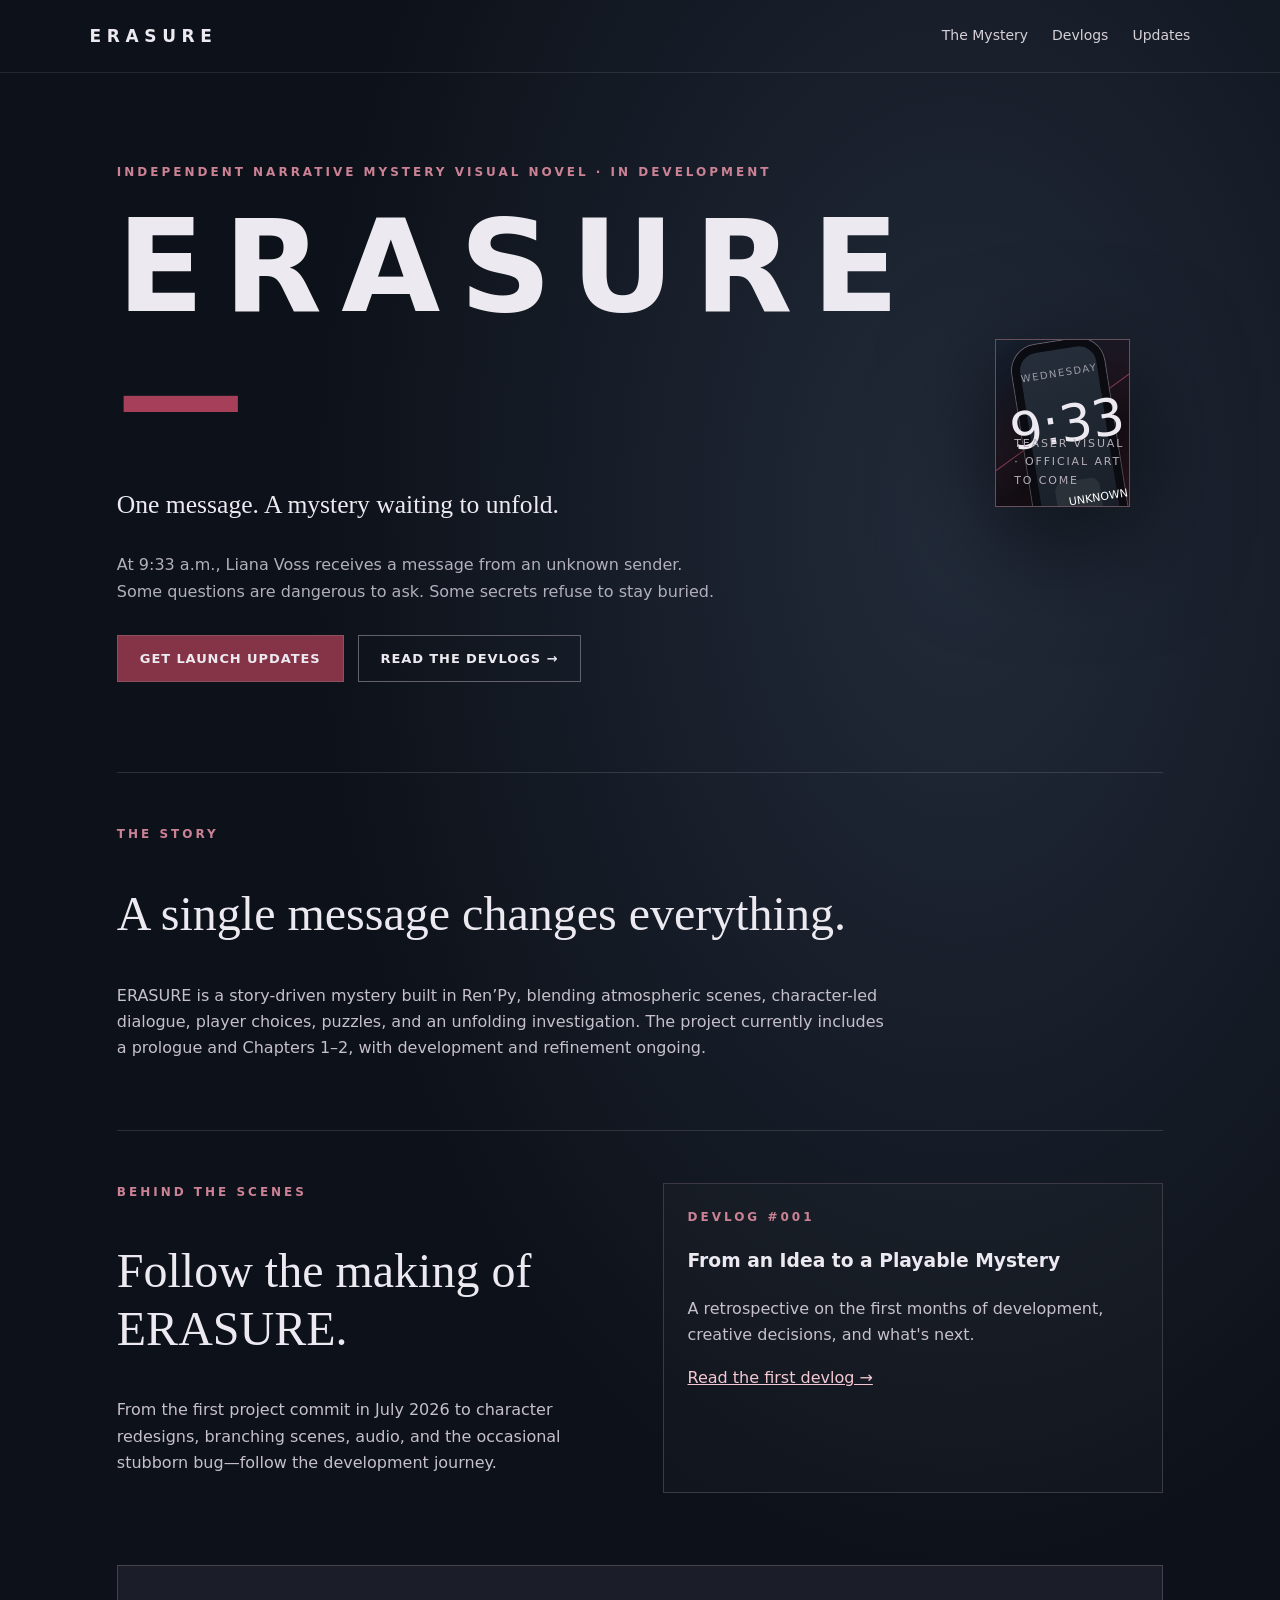
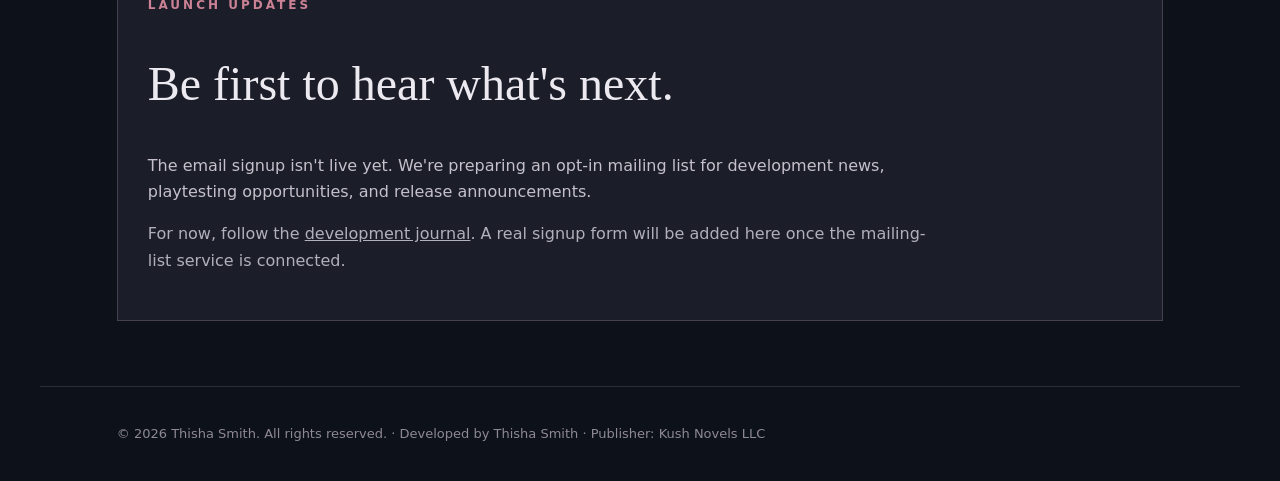
==== index.html @ 91b67a5a "Add ERASURE coming soon landing page" ====
<!doctype html><html lang="en"><head><meta charset="utf-8"><meta name="viewport" content="width=device-width,initial-scale=1"><meta name="description" content="ERASURE — an independent narrative mystery visual novel. Coming soon. Follow the development journal."><title>ERASURE | Coming Soon</title><link rel="stylesheet" href="assets/style.css"></head><body><header><a class="brand" href="./">ERASURE</a><nav><a href="#story">The Mystery</a><a href="devlog/">Devlogs</a><a href="#updates">Updates</a></nav></header><main><div class="hero"><div><div class="eyebrow">Independent narrative mystery visual novel · In development</div><h1>ERASURE<span class="dash">—</span></h1><p class="lede">One message. A mystery waiting to unfold.</p><p class="sub">At 9:33 a.m., Liana Voss receives a message from an unknown sender. Some questions are dangerous to ask. Some secrets refuse to stay buried.</p><div class="actions"><a class="button" href="#updates">Get launch updates</a><a class="button alt" href="devlog/">Read the devlogs →</a></div></div><div class="art" role="img" aria-label="Stylized teaser illustration of a smartphone displaying 9:33 and an unknown message"><div class="phone"><small>Wednesday</small><strong>9:33</strong><div class="alert">UNKNOWN<br><b>You have a new message.</b></div></div><span class="artnote">Teaser visual · Official art to come</span></div></div><section id="story"><div class="eyebrow">The story</div><h2>A single message changes everything.</h2><p>ERASURE is a story-driven mystery built in Ren’Py, blending atmospheric scenes, character-led dialogue, player choices, puzzles, and an unfolding investigation. The project currently includes a prologue and Chapters 1–2, with development and refinement ongoing.</p></section><section><div class="columns"><div><div class="eyebrow">Behind the scenes</div><h2>Follow the making of ERASURE.</h2><p>From the first project commit in July 2026 to character redesigns, branching scenes, audio, and the occasional stubborn bug—follow the development journey.</p></div><div class="tile"><div class="eyebrow">Devlog #001</div><h3>From an Idea to a Playable Mystery</h3><p>A retrospective on the first months of development, creative decisions, and what's next.</p><a href="devlog/001/">Read the first devlog →</a></div></div></section><section id="updates" class="signup"><div class="eyebrow">Launch updates</div><h2>Be first to hear what's next.</h2><p>The email signup isn't live yet. We're preparing an opt-in mailing list for development news, playtesting opportunities, and release announcements.</p><p class="muted">For now, follow the <a href="devlog/">development journal</a>. A real signup form will be added here once the mailing-list service is connected.</p></section></main><footer>© 2026 Thisha Smith. All rights reserved. · Developed by Thisha Smith · Publisher: Kush Novels LLC</footer></body></html>
---- assets/style.css ----
:root{color-scheme:dark;--bg:#0d1119;--fg:#eceaf0;--muted:#b2afbd;--red:#8b3349;--line:#3b3944}*{box-sizing:border-box}html{scroll-behavior:smooth}body{margin:0;background:radial-gradient(ellipse at 75% 25%,#222b3a 0,transparent 48%),var(--bg);color:var(--fg);font:16px/1.65 system-ui,-apple-system,Segoe UI,sans-serif}a{color:inherit}header{display:flex;justify-content:space-between;align-items:center;padding:22px min(7vw,96px);border-bottom:1px solid #ffffff19}header .brand{font-size:17px;letter-spacing:.33em;text-decoration:none;font-weight:700}nav{display:flex;gap:24px}nav a{font-size:14px;text-decoration:none;color:#d6d0d7}nav a:hover,a:hover{color:#fff}main{max-width:1200px;margin:auto;padding:0 6vw}.hero{min-height:75vh;display:grid;grid-template-columns:1.2fr .8fr;align-items:center;gap:6vw;padding:90px 0}.eyebrow{text-transform:uppercase;letter-spacing:.25em;color:#cb8295;font-size:12px;font-weight:700}.hero h1{font-size:clamp(4rem,10vw,9rem);line-height:1;margin:20px 0;letter-spacing:.15em;font-weight:650}.dash{color:#a63f59}.lede{font-family:Georgia,serif;font-size:clamp(1.15rem,2.3vw,1.6rem);max-width:620px}.sub{color:var(--muted);max-width:600px}.actions{display:flex;flex-wrap:wrap;gap:14px;margin-top:30px}.button{display:inline-flex;justify-content:center;text-align:center;align-items:center;padding:12px 22px;border:1px solid #8c5060;text-decoration:none;letter-spacing:.07em;font-weight:650;font-size:13px;text-transform:uppercase;background:#853347}.button.alt{background:transparent;border-color:#63616b}.art{aspect-ratio:4/5;position:relative;display:grid;place-items:center;overflow:hidden;background:linear-gradient(145deg,#192333,#101017 65%,#411e2b);border:1px solid #65505b;box-shadow:0 30px 110px #0009}.art::before{content:"";position:absolute;width:150%;height:1px;background:#a34960;transform:rotate(-36deg);box-shadow:0 0 70px 6px #90334f}.phone{width:57%;aspect-ratio:1/1.8;border:8px solid #0b0b12;border-radius:26px;box-shadow:0 26px 85px #000b,0 0 0 1px #78707a;transform:rotate(-9deg);background:linear-gradient(170deg,#252e3a,#10151c);display:flex;flex-direction:column;align-items:center;justify-content:center;padding:16px}.phone small{color:#9c9ea8;letter-spacing:.15em;text-transform:uppercase;font-size:10px}.phone strong{font-size:clamp(28px,4vw,52px);font-weight:350}.alert{align-self:stretch;margin-top:15px;border-radius:9px;background:#9992;padding:12px;font-size:11px;color:white}.artnote{position:absolute;bottom:16px;left:18px;font-size:11px;letter-spacing:.17em;text-transform:uppercase;color:#b6aeb8}section{padding:52px 0;border-top:1px solid #ffffff20}h2{font-family:Georgia,serif;font-weight:400;font-size:clamp(2rem,4vw,3rem);line-height:1.2}section p{max-width:780px;color:#c5c0cb}.columns{display:grid;grid-template-columns:1fr 1fr;gap:45px}.tile{padding:24px;border:1px solid var(--line);background:#ffffff04}.tile a{color:#f4c8d2}.signup{background:#1b1e29;border:1px solid #45414e;padding:30px;margin:20px 0 65px}.muted{color:var(--muted)}footer{padding:36px 6vw;color:#8e8995;border-top:1px solid #ffffff20;font-size:13px;max-width:1200px;margin:auto}.journal{max-width:850px;margin:70px auto;padding:0 25px}.journal h1{font-family:Georgia,serif;font-size:clamp(2.2rem,5vw,4rem);line-height:1.2}.journal h2{margin-top:36px;font-size:1.7rem}.journal p,.journal li{color:#d6d2da}.journal a{color:#f4c8d2}.journal hr{border:0;border-top:1px solid var(--line);margin:36px 0}@media(max-width:720px){.hero{grid-template-columns:1fr;padding:58px 0}.hero h1{font-size:clamp(3.2rem,15vw,5rem)}.art{max-width:450px;width:100%;margin:auto}.columns{grid-template-columns:1fr}header{padding:18px 5vw}nav{gap:12px}nav a{font-size:12px}}
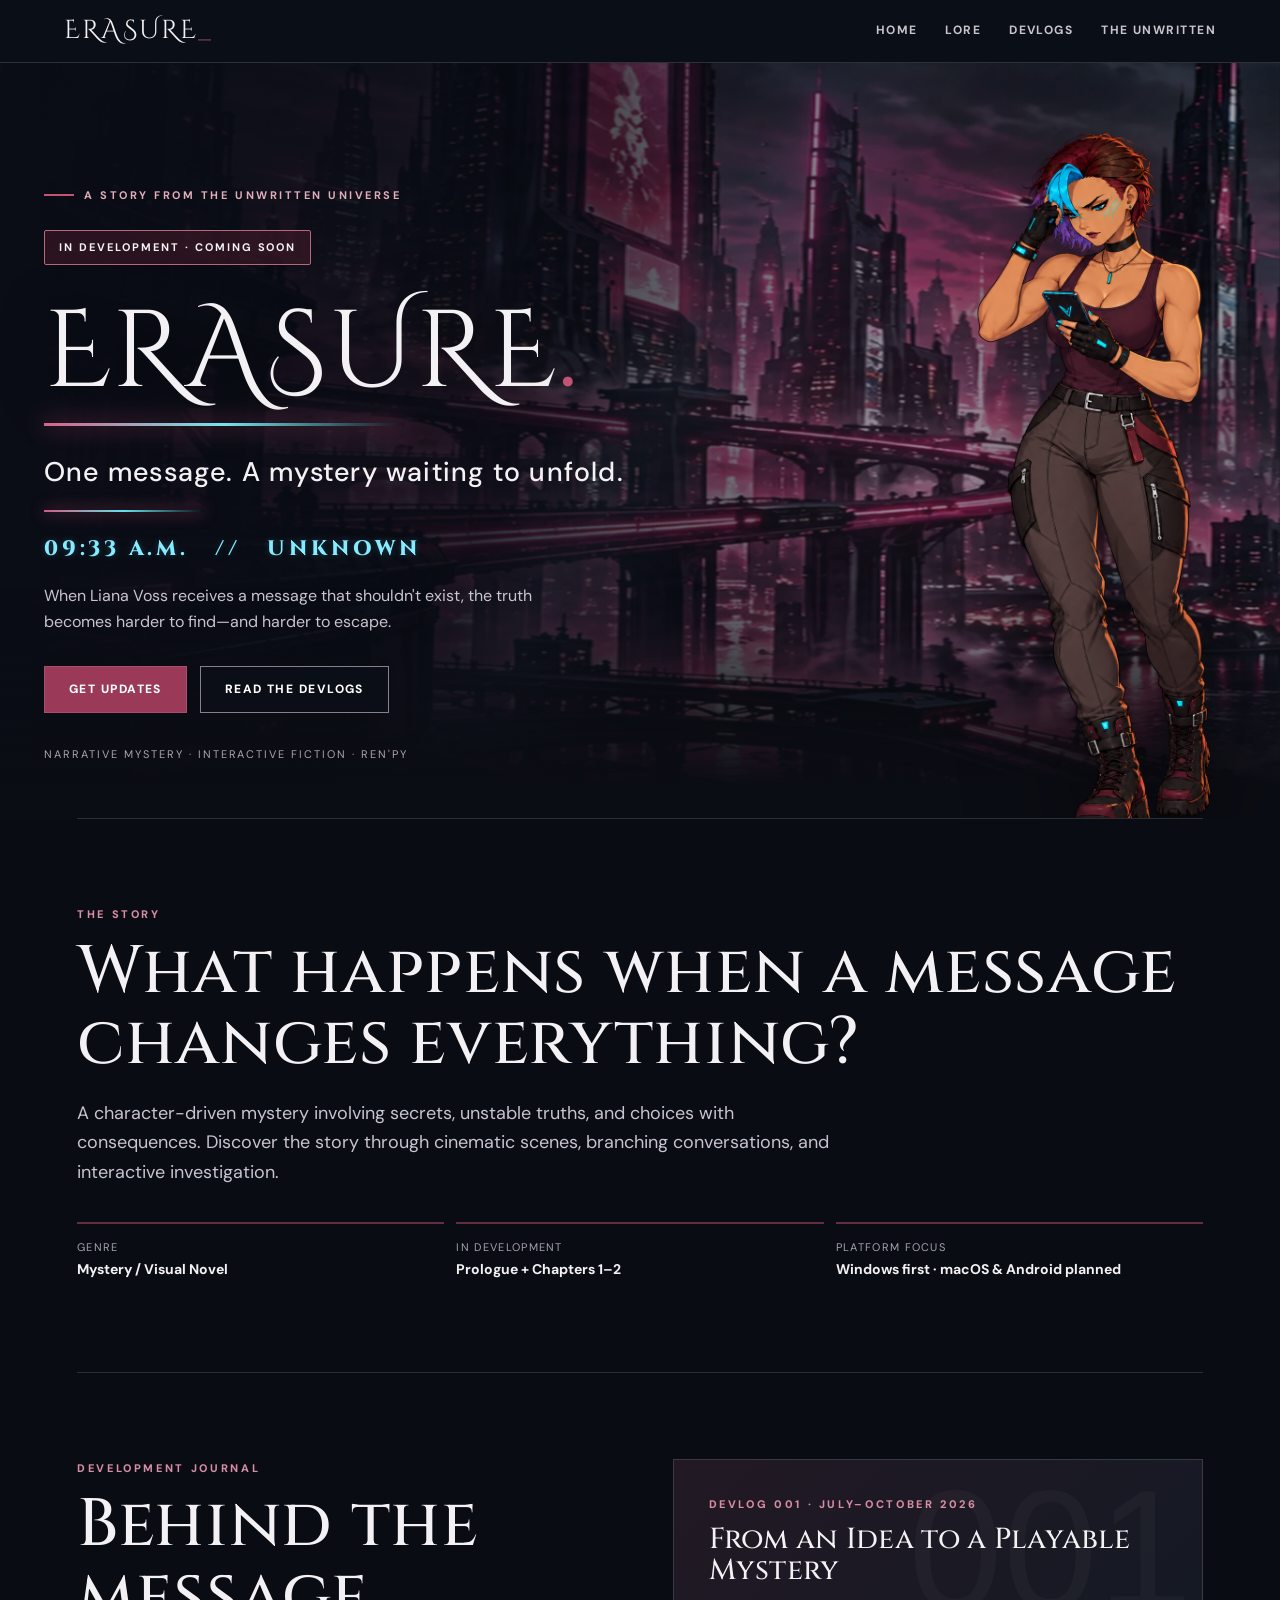
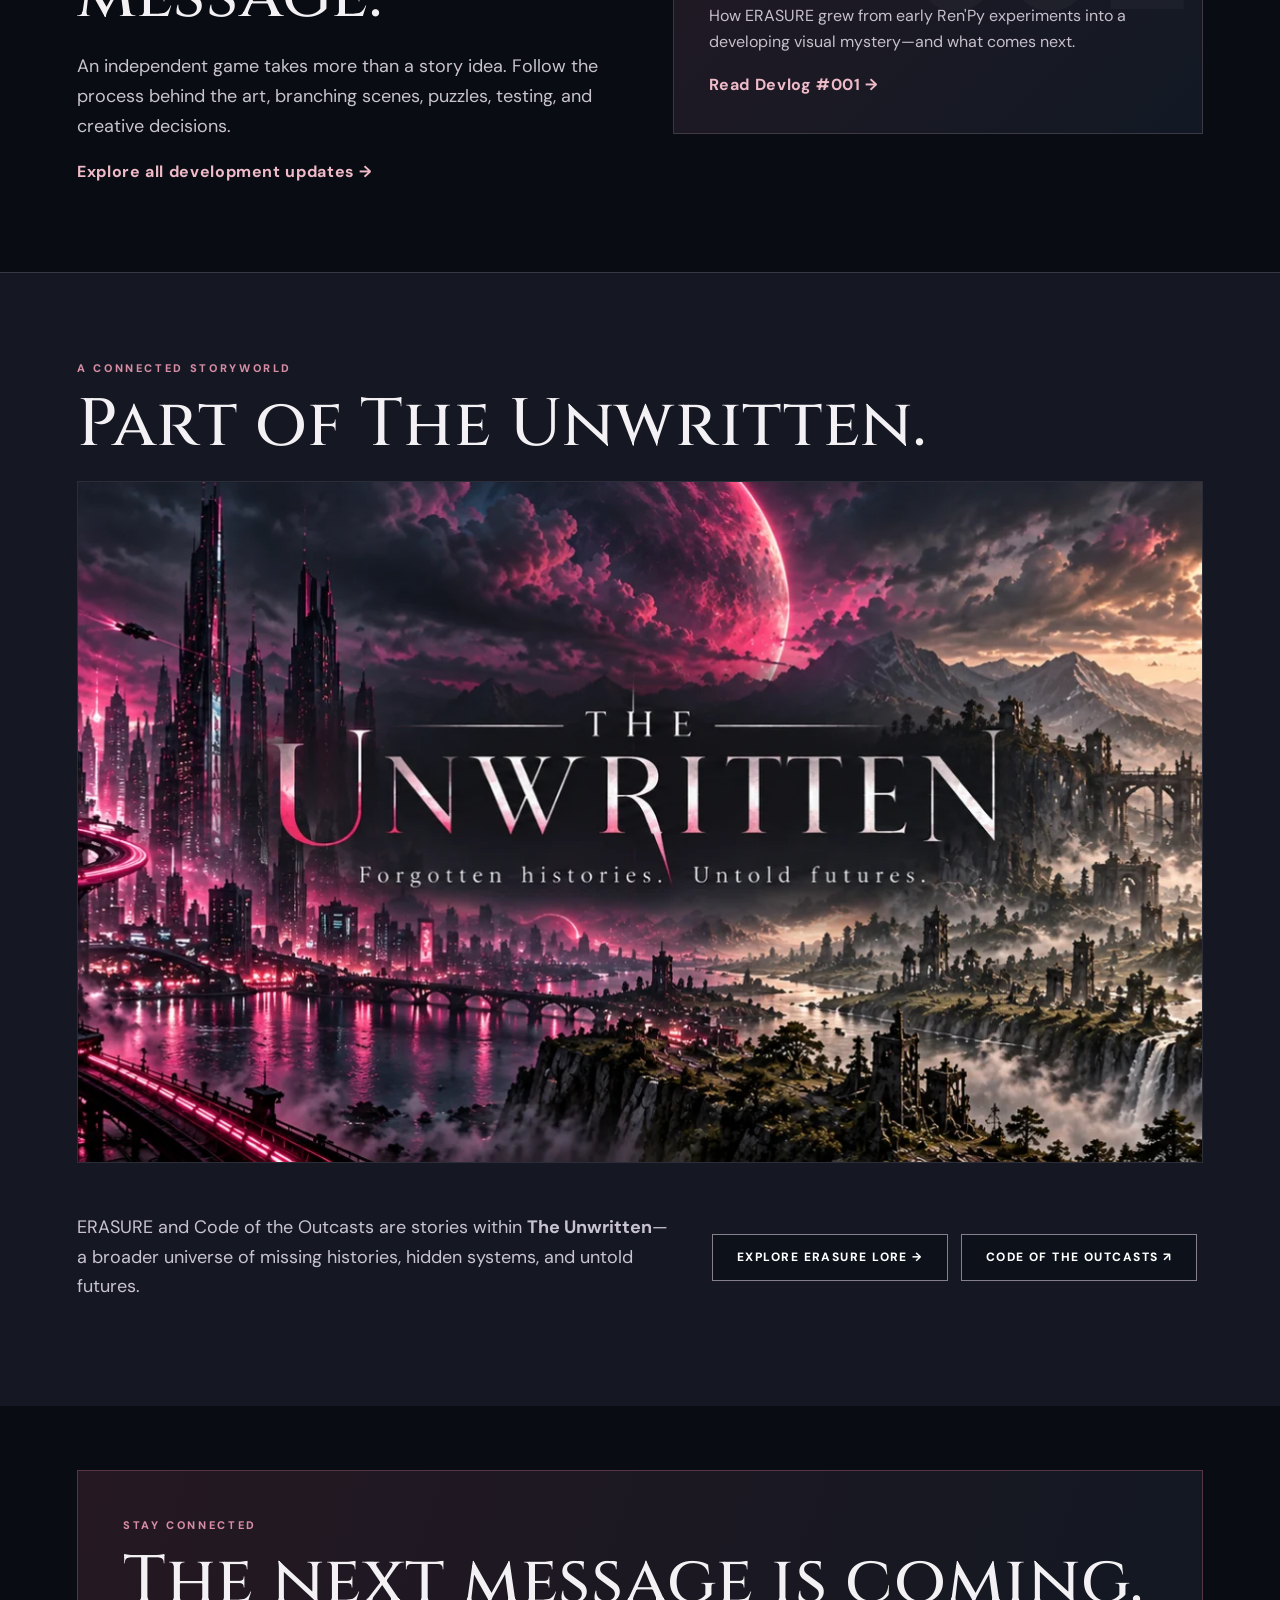
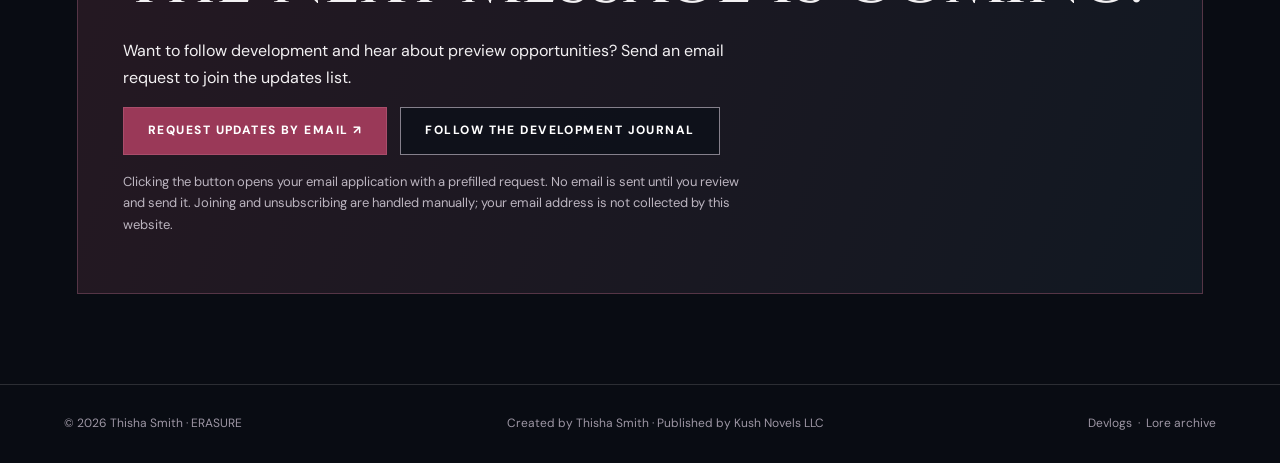
==== commit b1fedadb: "Publish ERASURE V6.7 website with Cinzel branding and email CTA" ====
--- a/index.html
+++ b/index.html
@@ -1 +1,3 @@
-<!doctype html><html lang="en"><head><meta charset="utf-8"><meta name="viewport" content="width=device-width,initial-scale=1"><meta name="description" content="ERASURE — an independent narrative mystery visual novel. Coming soon. Follow the development journal."><title>ERASURE | Coming Soon</title><link rel="stylesheet" href="assets/style.css"></head><body><header><a class="brand" href="./">ERASURE</a><nav><a href="#story">The Mystery</a><a href="devlog/">Devlogs</a><a href="#updates">Updates</a></nav></header><main><div class="hero"><div><div class="eyebrow">Independent narrative mystery visual novel · In development</div><h1>ERASURE<span class="dash">—</span></h1><p class="lede">One message. A mystery waiting to unfold.</p><p class="sub">At 9:33 a.m., Liana Voss receives a message from an unknown sender. Some questions are dangerous to ask. Some secrets refuse to stay buried.</p><div class="actions"><a class="button" href="#updates">Get launch updates</a><a class="button alt" href="devlog/">Read the devlogs →</a></div></div><div class="art" role="img" aria-label="Stylized teaser illustration of a smartphone displaying 9:33 and an unknown message"><div class="phone"><small>Wednesday</small><strong>9:33</strong><div class="alert">UNKNOWN<br><b>You have a new message.</b></div></div><span class="artnote">Teaser visual · Official art to come</span></div></div><section id="story"><div class="eyebrow">The story</div><h2>A single message changes everything.</h2><p>ERASURE is a story-driven mystery built in Ren’Py, blending atmospheric scenes, character-led dialogue, player choices, puzzles, and an unfolding investigation. The project currently includes a prologue and Chapters 1–2, with development and refinement ongoing.</p></section><section><div class="columns"><div><div class="eyebrow">Behind the scenes</div><h2>Follow the making of ERASURE.</h2><p>From the first project commit in July 2026 to character redesigns, branching scenes, audio, and the occasional stubborn bug—follow the development journey.</p></div><div class="tile"><div class="eyebrow">Devlog #001</div><h3>From an Idea to a Playable Mystery</h3><p>A retrospective on the first months of development, creative decisions, and what's next.</p><a href="devlog/001/">Read the first devlog →</a></div></div></section><section id="updates" class="signup"><div class="eyebrow">Launch updates</div><h2>Be first to hear what's next.</h2><p>The email signup isn't live yet. We're preparing an opt-in mailing list for development news, playtesting opportunities, and release announcements.</p><p class="muted">For now, follow the <a href="devlog/">development journal</a>. A real signup form will be added here once the mailing-list service is connected.</p></section></main><footer>© 2026 Thisha Smith. All rights reserved. · Developed by Thisha Smith · Publisher: Kush Novels LLC</footer></body></html>+<!DOCTYPE html>
+
+<html lang="en"><head><meta charset="utf-8"/><meta content="width=device-width,initial-scale=1" name="viewport"/><meta content="#090c13" name="theme-color"/><link href="assets/style.css" rel="stylesheet"/><link href="assets/favicon.svg" rel="icon" type="image/svg+xml"/><title>ERASURE — Coming Soon | An Independent Mystery Visual Novel</title><meta content="ERASURE is an upcoming narrative mystery visual novel in The Unwritten universe. Meet Liana Voss, follow development, and read the devlog." name="description"/><meta content="ERASURE — Coming Soon" property="og:title"/><meta content="One message. A mystery waiting to unfold." property="og:description"/><meta content="website" property="og:type"/><meta content="https://thisha.net/erasure/assets/images/unwritten-universe.webp" property="og:image"/></head><body><header class="topbar"><a aria-label="ERASURE home" class="brand" href="index.html">ERASURE<span class="brand-mark">_</span></a><nav aria-label="Primary"><a href="index.html">Home</a><a href="lore/index.html">Lore</a><a href="devlog/index.html">Devlogs</a><a href="index.html#universe">The Unwritten</a></nav></header><main><section aria-labelledby="hero-title" class="hero"><div aria-hidden="true" class="hero-atmosphere"></div><div class="hero-inner"><div class="hero-copy"><div class="prelude reveal-intro">A story from The Unwritten universe</div><div style="margin-top:26px"><span class="pill reveal-intro">In Development · Coming Soon</span></div><h1 class="reveal-intro" id="hero-title">ERASURE<span class="slash">.</span></h1><p class="hero-sub reveal-intro">One message. A mystery waiting to unfold.</p><div class="timestamp reveal-intro">09:33 A.M.   //   UNKNOWN</div><p class="hero-hook reveal-intro">When Liana Voss receives a message that shouldn't exist, the truth becomes harder to find—and harder to escape.</p><div class="actions reveal-intro"><a class="btn btn-primary" href="#signup">Get Updates</a><a class="btn btn-secondary" href="devlog/index.html">Read the Devlogs</a></div></div><img alt="Liana Voss studying a mysterious message on her phone" class="liana" fetchpriority="high" height="1536" src="assets/images/liana-phone.png" width="1024"/><div class="hero-foot">Narrative mystery · Interactive fiction · Ren'Py</div></div></section><div class="wrap"><section class="section" id="about"><div class="eyebrow">The story</div><h2>What happens when a message<br/>changes everything?</h2><p class="lead">A character-driven mystery involving secrets, unstable truths, and choices with consequences. Discover the story through cinematic scenes, branching conversations, and interactive investigation.</p><div class="factlist"><div class="fact"><span>Genre</span><strong>Mystery / Visual Novel</strong></div><div class="fact"><span>In development</span><strong>Prologue + Chapters 1–2</strong></div><div class="fact"><span>Platform focus</span><strong>Windows first · macOS &amp; Android planned</strong></div></div></section><section class="section" id="devlogs"><div class="split"><div><div class="eyebrow">Development journal</div><h2>Behind the message.</h2><p class="lead">An independent game takes more than a story idea. Follow the process behind the art, branching scenes, puzzles, testing, and creative decisions.</p><a class="inline-link" href="devlog/index.html">Explore all development updates →</a></div><div class="dev-card"><div class="eyebrow">Devlog 001 · July–October 2026</div><h3>From an Idea to a Playable Mystery</h3><p>How ERASURE grew from early Ren'Py experiments into a developing visual mystery—and what comes next.</p><a class="inline-link" href="devlog/001/index.html">Read Devlog #001 →</a></div></div></section></div><section class="section universe" id="universe"><div class="wrap"><div class="eyebrow">A connected storyworld</div><h2>Part of The Unwritten.</h2><img alt="The Unwritten shared universe banner, showing a futuristic city and forgotten world" class="universe-banner" height="682" loading="lazy" src="assets/images/unwritten-universe.webp" width="2048"/><div class="universe-row"><p class="lead">ERASURE and Code of the Outcasts are stories within <strong>The Unwritten</strong>—a broader universe of missing histories, hidden systems, and untold futures.</p><div class="actions"><a class="btn btn-secondary" href="lore/index.html">Explore ERASURE lore →</a><a class="btn btn-secondary" href="https://outcasts.thisha.net/" rel="noopener noreferrer" target="_blank">Code of the Outcasts ↗</a></div></div></div></section><div class="wrap"><section aria-labelledby="signup-title" class="signup" id="signup"><div class="eyebrow">Stay connected</div><h2 id="signup-title">The next message is coming.</h2><p>Want to follow development and hear about preview opportunities? Send an email request to join the updates list.</p><div class="actions"><a class="btn btn-primary" href="mailto:erasure.dev@25th-dynasty.com?subject=ERASURE%20%E2%80%94%20Please%20Add%20Me%20to%20Development%20Updates&amp;body=Hello%2C%0A%0APlease%20add%20me%20to%20the%20ERASURE%20development%20email%20update%20list.%20I%20would%20like%20occasional%20news%20about%20development%2C%20playtesting%20opportunities%2C%20and%20release%20announcements.%0A%0AI%20understand%20I%20can%20unsubscribe%20by%20replying%20with%20%22unsubscribe%22.%0A%0AThank%20you%21" id="email-cta">Request updates by email ↗</a><a class="btn btn-secondary" href="devlog/index.html">Follow the development journal</a></div><p class="notice">Clicking the button opens your email application with a prefilled request. No email is sent until you review and send it. Joining and unsubscribing are handled manually; your email address is not collected by this website.</p></section></div></main><footer class="footer"><div class="footer-inner"><span>© 2026 Thisha Smith · ERASURE</span><span>Created by Thisha Smith · Published by Kush Novels LLC</span><span><a href="devlog/index.html">Devlogs</a>  ·  <a href="lore/index.html">Lore archive</a></span></div></footer><script defer src="assets/motion.js"></script></body></html>
--- a/assets/style.css
+++ b/assets/style.css
@@ -1 +1,157 @@
-:root{color-scheme:dark;--bg:#0d1119;--fg:#eceaf0;--muted:#b2afbd;--red:#8b3349;--line:#3b3944}*{box-sizing:border-box}html{scroll-behavior:smooth}body{margin:0;background:radial-gradient(ellipse at 75% 25%,#222b3a 0,transparent 48%),var(--bg);color:var(--fg);font:16px/1.65 system-ui,-apple-system,Segoe UI,sans-serif}a{color:inherit}header{display:flex;justify-content:space-between;align-items:center;padding:22px min(7vw,96px);border-bottom:1px solid #ffffff19}header .brand{font-size:17px;letter-spacing:.33em;text-decoration:none;font-weight:700}nav{display:flex;gap:24px}nav a{font-size:14px;text-decoration:none;color:#d6d0d7}nav a:hover,a:hover{color:#fff}main{max-width:1200px;margin:auto;padding:0 6vw}.hero{min-height:75vh;display:grid;grid-template-columns:1.2fr .8fr;align-items:center;gap:6vw;padding:90px 0}.eyebrow{text-transform:uppercase;letter-spacing:.25em;color:#cb8295;font-size:12px;font-weight:700}.hero h1{font-size:clamp(4rem,10vw,9rem);line-height:1;margin:20px 0;letter-spacing:.15em;font-weight:650}.dash{color:#a63f59}.lede{font-family:Georgia,serif;font-size:clamp(1.15rem,2.3vw,1.6rem);max-width:620px}.sub{color:var(--muted);max-width:600px}.actions{display:flex;flex-wrap:wrap;gap:14px;margin-top:30px}.button{display:inline-flex;justify-content:center;text-align:center;align-items:center;padding:12px 22px;border:1px solid #8c5060;text-decoration:none;letter-spacing:.07em;font-weight:650;font-size:13px;text-transform:uppercase;background:#853347}.button.alt{background:transparent;border-color:#63616b}.art{aspect-ratio:4/5;position:relative;display:grid;place-items:center;overflow:hidden;background:linear-gradient(145deg,#192333,#101017 65%,#411e2b);border:1px solid #65505b;box-shadow:0 30px 110px #0009}.art::before{content:"";position:absolute;width:150%;height:1px;background:#a34960;transform:rotate(-36deg);box-shadow:0 0 70px 6px #90334f}.phone{width:57%;aspect-ratio:1/1.8;border:8px solid #0b0b12;border-radius:26px;box-shadow:0 26px 85px #000b,0 0 0 1px #78707a;transform:rotate(-9deg);background:linear-gradient(170deg,#252e3a,#10151c);display:flex;flex-direction:column;align-items:center;justify-content:center;padding:16px}.phone small{color:#9c9ea8;letter-spacing:.15em;text-transform:uppercase;font-size:10px}.phone strong{font-size:clamp(28px,4vw,52px);font-weight:350}.alert{align-self:stretch;margin-top:15px;border-radius:9px;background:#9992;padding:12px;font-size:11px;color:white}.artnote{position:absolute;bottom:16px;left:18px;font-size:11px;letter-spacing:.17em;text-transform:uppercase;color:#b6aeb8}section{padding:52px 0;border-top:1px solid #ffffff20}h2{font-family:Georgia,serif;font-weight:400;font-size:clamp(2rem,4vw,3rem);line-height:1.2}section p{max-width:780px;color:#c5c0cb}.columns{display:grid;grid-template-columns:1fr 1fr;gap:45px}.tile{padding:24px;border:1px solid var(--line);background:#ffffff04}.tile a{color:#f4c8d2}.signup{background:#1b1e29;border:1px solid #45414e;padding:30px;margin:20px 0 65px}.muted{color:var(--muted)}footer{padding:36px 6vw;color:#8e8995;border-top:1px solid #ffffff20;font-size:13px;max-width:1200px;margin:auto}.journal{max-width:850px;margin:70px auto;padding:0 25px}.journal h1{font-family:Georgia,serif;font-size:clamp(2.2rem,5vw,4rem);line-height:1.2}.journal h2{margin-top:36px;font-size:1.7rem}.journal p,.journal li{color:#d6d2da}.journal a{color:#f4c8d2}.journal hr{border:0;border-top:1px solid var(--line);margin:36px 0}@media(max-width:720px){.hero{grid-template-columns:1fr;padding:58px 0}.hero h1{font-size:clamp(3.2rem,15vw,5rem)}.art{max-width:450px;width:100%;margin:auto}.columns{grid-template-columns:1fr}header{padding:18px 5vw}nav{gap:12px}nav a{font-size:12px}}+@import url('https://fonts.googleapis.com/css2?family=Cinzel:wght@400;500;600;700&family=Cinzel+Decorative:wght@400;700&family=DM+Sans:wght@400;500;600;700&display=swap');
+:root{--ink:#090c13;--panel:#111722;--panel2:#171c29;--white:#f3f1f3;--muted:#b7b1be;--rose:#c25473;--burgundy:#6c283c;--cyan:#57b9cc;--stroke:rgba(255,255,255,.14)}*{box-sizing:border-box}html{scroll-behavior:smooth}body{margin:0;background:var(--ink);color:var(--white);font-family:'DM Sans',Arial,sans-serif;line-height:1.65}a{color:inherit}a:hover{color:#fff}button{font:inherit} .sr-only{position:absolute;width:1px;height:1px;clip:rect(0,0,0,0);overflow:hidden;white-space:nowrap} .topbar{display:flex;justify-content:space-between;align-items:center;padding:18px max(5vw,calc((100vw - 1220px)/2));border-bottom:1px solid var(--stroke);background:#0a0e16;gap:20px;position:relative;z-index:8}.brand{font-family:'Cinzel Decorative','Cinzel',Georgia,serif;letter-spacing:.14em;font-size:26px;font-weight:700;text-transform:uppercase;text-decoration:none;line-height:1}.brand-mark{color:var(--rose)}.topbar nav{display:flex;gap:28px;align-items:center}.topbar nav a{text-decoration:none;color:#c8c4cc;font-size:12px;letter-spacing:.12em;text-transform:uppercase;font-weight:700}.topbar nav a:hover{color:#fff}.prelude{display:inline-flex;align-items:center;gap:10px;font-size:11px;letter-spacing:.23em;text-transform:uppercase;font-weight:700;color:#e2adb9}.prelude:before{content:'';height:2px;width:30px;background:var(--rose)}.hero{min-height:735px;position:relative;overflow:hidden;background:radial-gradient(ellipse 60% 80% at 80% 50%,#263344 0,transparent 80%),#0d1119}.hero:before{content:'';background:linear-gradient(90deg,#0b0d16 2%,rgba(11,13,22,.83) 37%,rgba(11,13,22,.28) 70%,rgba(11,13,22,.16) 100%),url('images/virex-city.webp') center right/cover no-repeat;position:absolute;inset:0;opacity:.78}.hero:after{content:'';height:230px;position:absolute;bottom:0;left:0;right:0;background:linear-gradient(transparent,#0b0d14 86%);pointer-events:none}.hero-inner{max-width:1300px;margin:auto;padding:115px 44px 105px;min-height:735px;display:flex;align-items:center;position:relative;z-index:1}.hero-copy{width:61%;position:relative;z-index:3}.hero h1{font-family:'Cinzel Decorative','Cinzel',Georgia,serif;letter-spacing:.08em;font-size:clamp(84px,10.7vw,158px);font-weight:700;line-height:.92;margin:22px 0 24px;text-shadow:0 6px 50px rgba(0,0,0,.55)}.hero h1 .slash{color:var(--rose);font-weight:400}.hero-sub{font-size:clamp(19px,2.2vw,27px);letter-spacing:.045em;font-weight:500;margin:0 0 20px;max-width:580px}.hero-hook{font-size:16px;color:#c9c4ce;max-width:510px;margin-bottom:30px}.hero .liana{height:min(720px,58vw);max-height:730px;max-width:55vw;object-fit:contain;object-position:bottom right;position:absolute;bottom:-32px;right:-60px;filter:drop-shadow(0 20px 50px rgba(0,0,0,.5));z-index:2;pointer-events:none}.hero .timestamp{color:#62c6d9;font-family:'Cinzel',Georgia,serif;font-size:21px;letter-spacing:.18em;font-weight:700}.pill{border:1px solid #b6697e;background:rgba(65,25,40,.6);padding:7px 14px;border-radius:2px;font-size:11px;letter-spacing:.18em;text-transform:uppercase;font-weight:700;display:inline-block;margin:0 0 16px}.actions{display:flex;flex-wrap:wrap;gap:13px}.btn{display:inline-block;text-align:center;text-decoration:none;text-transform:uppercase;letter-spacing:.12em;font-size:12px;font-weight:800;padding:13px 24px;border:1px solid #a94d6b;transition:background .2s,transform .2s}.btn:hover{transform:translateY(-2px)}.btn-primary{background:#9a3958;color:#fff}.btn-primary:hover{background:#b84b6c}.btn-secondary{background:rgba(12,15,24,.8);border-color:#85808c;color:#fff}.btn-tertiary{border:none;border-bottom:1px solid var(--rose);padding:12px 0}.hero-foot{position:absolute;bottom:55px;font-size:11px;letter-spacing:.18em;text-transform:uppercase;color:#ada4ad;z-index:4}.wrap{max-width:1210px;margin:auto;padding:0 42px}.eyebrow{font-size:11px;color:#d78da4;letter-spacing:.24em;text-transform:uppercase;font-weight:800}.section{padding:86px 0;border-top:1px solid var(--stroke)}h2,h3{font-family:'Cinzel',Georgia,serif;line-height:1.06;letter-spacing:.035em}h2{font-size:clamp(37px,5.5vw,67px);font-weight:700;margin:13px 0 20px}h3{font-size:29px;font-weight:700;margin:12px 0}.lead{max-width:770px;font-size:18px;color:#c8c3ce}.muted{color:var(--muted)}.split{display:grid;grid-template-columns:1fr 1fr;gap:65px;align-items:start}.factlist{display:grid;grid-template-columns:repeat(3,minmax(0,1fr));gap:12px;margin-top:34px}.fact{border-top:2px solid #652e40;padding:14px 8px 4px 0}.fact span{display:block;font-size:11px;letter-spacing:.12em;color:#a7a2b0;text-transform:uppercase}.fact strong{font-size:14px}.dev-card{border:1px solid var(--stroke);background:linear-gradient(135deg,#221924,#121924);padding:35px;position:relative;overflow:hidden}.dev-card:before{content:'001';position:absolute;right:10px;top:-50px;font-family:Impact,sans-serif;font-size:170px;color:#ffffff08}.dev-card h3,.dev-card p,.dev-card a{position:relative}.dev-card p{color:#c7bfca}.inline-link{color:#f0bbc9;text-decoration:none;font-weight:700;letter-spacing:.04em}.inline-link:hover{text-decoration:underline}.universe{background:#151823}.universe-banner{width:100%;display:block;aspect-ratio:3/1;object-fit:cover;border:1px solid #ffffff18}.universe-row{display:grid;grid-template-columns:1.1fr .9fr;gap:35px;align-items:center;margin-top:32px}.signup{background:linear-gradient(110deg,#251822 0,#111822 100%);border:1px solid #553546;padding:45px;margin:64px 0 90px}.signup p{max-width:640px}.signup .notice{color:#bcb5c0;font-size:13px;margin-top:16px}.signup .btn[aria-disabled='true']{opacity:.55;cursor:not-allowed}.signup .btn[aria-disabled='true']:hover{transform:none}.footer{border-top:1px solid var(--stroke);padding:29px 5vw;color:#9d96a4;font-size:12px}.footer-inner{max-width:1210px;margin:auto;display:flex;justify-content:space-between;gap:22px}.footer a{text-decoration:none}.journal-hero{background:linear-gradient(100deg,rgba(8,12,20,.85),rgba(10,12,20,.7)),url('images/virex-city.webp') center/cover;min-height:280px;display:flex;align-items:center;border-bottom:1px solid var(--stroke)}.journal-page{max-width:880px;padding:60px 30px 100px;margin:auto}.journal-page h1{font-family:'Cinzel',Georgia,serif;font-size:clamp(42px,7vw,74px);font-weight:700;letter-spacing:.04em;line-height:1.08;margin:15px 0}.journal-page h2{font-size:35px;margin-top:48px}.journal-page p{color:#d0cbd4;font-size:16px}.journal-page a{color:#edb5c6}.journal-page strong{color:#fff}.journal-index-item{display:block;text-decoration:none;border:1px solid var(--stroke);padding:30px;background:#171b26;margin:28px 0;transition:background .2s}.journal-index-item:hover{background:#29202c}.journal-index-item h2{margin:10px 0;font-size:40px;color:#fff}.journal-index-item p{color:#c9c4cc}.back{display:inline-block;margin-top:40px;color:#f0bccc;text-decoration:none}.journal-page ul{padding-left:22px}.journal-page blockquote{border-left:2px solid var(--rose);margin:25px 0;padding-left:20px;color:#e4dee5}.breadcrumb{color:#b4abb8;text-transform:uppercase;font-size:11px;letter-spacing:.15em}.breadcrumbs a{color:#eac2cd}body.article .journal-page{padding-top:88px}.copyright{color:#97909d;font-size:12px}@media(max-width:920px){.hero .liana{height:640px;right:-130px;opacity:.86}.hero-copy{width:70%}.hero:before{background-position:65% center}.split,.universe-row{grid-template-columns:1fr}.hero h1{font-size:clamp(77px,14vw,135px)}}@media(max-width:620px){.topbar{padding:17px 20px}.topbar nav{gap:13px}.topbar nav a{font-size:10px}.hero{min-height:760px}.hero-inner{min-height:760px;padding:60px 24px 250px;align-items:start}.hero-copy{width:100%}.hero h1{font-size:clamp(66px,17vw,95px)}.hero .liana{height:490px;max-width:90vw;right:-64px;bottom:-34px;opacity:.75}.hero:before{opacity:.55;background-position:67% center}.hero-foot{bottom:25px;left:24px}.hero-hook{max-width:370px}.wrap{padding:0 22px}.section{padding:63px 0}.split{gap:34px}.factlist{grid-template-columns:1fr 1fr}.signup{padding:26px;margin:40px 0 55px}.footer-inner{flex-direction:column}.journal-page{padding:45px 22px}.universe-banner{aspect-ratio:2/1}}@media(prefers-reduced-motion:reduce){html{scroll-behavior:auto}.btn{transition:none}}
+
+/* Lore Archive additions */
+.topbar nav a[aria-current="page"]{color:#fff;border-bottom:1px solid var(--rose);padding-bottom:4px}.lore-hero{min-height:460px;display:flex;align-items:center;position:relative;background:#111823 url('images/virex-city.webp') center/cover no-repeat;isolation:isolate}.lore-hero:before{content:"";position:absolute;inset:0;background:linear-gradient(90deg,#090c13 4%,rgba(9,12,19,.78) 55%,rgba(9,12,19,.35));z-index:-1}.lore-hero-copy{width:100%;padding-top:80px;padding-bottom:70px}.lore-hero h1{font-family:'Cinzel Decorative','Cinzel',Georgia,serif;font-size:clamp(65px,8.5vw,130px);font-weight:400;letter-spacing:.025em;margin:12px 0;line-height:1.04;font-kerning:normal;text-rendering:optimizeLegibility}.lore-hero h1 .slash{color:var(--rose)}.lore-intro{max-width:900px}.lore-grid{display:grid;grid-template-columns:1fr 1fr;gap:45px;align-items:center}.lore-visual{min-height:300px;border:1px solid var(--stroke);position:relative;overflow:hidden}.lore-city{background:linear-gradient(90deg,#0c1018aa,#0c101833),url('images/virex-city.webp') center/cover no-repeat}.lore-message{background:radial-gradient(circle at 75% 10%,#3b3655,#141a27 75%);padding:40px;display:flex;flex-direction:column;justify-content:center;border-color:#875269}.record-label{font-size:12px;letter-spacing:.25em;color:#d68ba1}.record-time{font-family:'Barlow Condensed',Impact,sans-serif;font-size:clamp(72px,9vw,130px);line-height:1;color:#fff;letter-spacing:.08em}.record-meta{color:#75cadd;font:600 14px/1.7 'DM Sans',sans-serif;letter-spacing:.1em}.lore-small{font-size:13px;color:#ada6b4;max-width:750px}.lore-cards{display:grid;grid-template-columns:repeat(3,1fr);gap:18px;margin-top:30px}.lore-card{padding:26px;border:1px solid var(--stroke);background:linear-gradient(145deg,#241d2b,#131926)}.lore-card h3{margin-top:0}.lore-card p{color:#c8c2cf}.lore-next{border-top:1px solid var(--stroke)}@media(max-width:750px){.lore-grid,.lore-cards{grid-template-columns:1fr}.lore-hero{min-height:380px}.lore-visual{min-height:220px}.topbar nav{flex-wrap:wrap;justify-content:flex-end;gap:8px 13px}}
+
+/* V5 — lightweight cinematic motion. Runs only when user allows animation. */
+.hero{isolation:isolate}
+.hero-atmosphere{position:absolute;inset:0;z-index:0;pointer-events:none;overflow:hidden;background:radial-gradient(circle at 73% 40%,rgba(183,68,108,.11),transparent 33%),linear-gradient(120deg,transparent 43%,rgba(106,204,233,.035) 50%,transparent 58%);opacity:.85}
+.hero-atmosphere:before{content:"";position:absolute;inset:-20%;background:linear-gradient(120deg,transparent 45%,rgba(224,91,142,.09) 49.7%,transparent 50.3%);transform:translateX(-50%)}
+.hero .timestamp{display:inline-block;text-shadow:0 0 7px rgba(70,197,226,.28)}
+.hero .liana{transform-origin:55% 75%;will-change:transform}
+.hero:before{will-change:transform}
+.btn:focus-visible,.topbar a:focus-visible,.inline-link:focus-visible{outline:2px solid #80dfeb;outline-offset:4px}
+@media (prefers-reduced-motion:no-preference){
+ .hero:before{animation:virexDrift 27s ease-in-out infinite alternate}
+ .hero-atmosphere:before{animation:lightScan 18s ease-in-out infinite}
+ .hero .liana{animation:lianaBreath 8s ease-in-out infinite alternate}
+ .hero .timestamp{animation:signalPulse 4.5s ease-in-out infinite}
+ .hero .reveal-intro{animation:fadeRise .85s ease-out both}
+ .hero .prelude.reveal-intro{animation-delay:.08s}
+ .hero .pill.reveal-intro{animation-delay:.18s}
+ .hero h1.reveal-intro{animation-delay:.28s}
+ .hero .hero-sub.reveal-intro{animation-delay:.38s}
+ .hero .timestamp.reveal-intro{animation:fadeRise .85s .48s ease-out both,signalPulse 4.5s 1.4s ease-in-out infinite}
+ .hero .hero-hook.reveal-intro{animation-delay:.57s}
+ .hero .actions.reveal-intro{animation-delay:.67s}
+ .dev-card{transition:transform .3s ease,border-color .3s ease}
+ .dev-card:hover{transform:translateY(-5px);border-color:rgba(194,84,115,.6)}
+ .universe-banner{transition:filter .5s ease}
+ .universe-banner:hover{filter:brightness(1.12) saturate(1.06)}
+}
+@keyframes virexDrift{from{transform:scale(1.04) translate3d(-.6%,0,0)}to{transform:scale(1.10) translate3d(1%,.4%,0)}}
+@keyframes lightScan{0%,20%{transform:translateX(-70%)}70%,100%{transform:translateX(85%)}}
+@keyframes lianaBreath{from{transform:translate3d(0,0,0) scale(1)}to{transform:translate3d(0,-7px,0) scale(1.012)}}
+@keyframes signalPulse{0%,100%{text-shadow:0 0 8px rgba(87,185,204,.18)}50%{text-shadow:0 0 19px rgba(87,185,204,.66)}}
+@keyframes fadeRise{from{opacity:0;transform:translateY(16px)}to{opacity:1;transform:translateY(0)}}
+@media(prefers-reduced-motion:reduce){.hero-atmosphere:before,.hero:before,.hero .liana,.hero .reveal-intro,.hero .timestamp{animation:none!important;transition:none!important;transform:none!important}}
+
+
+/* V6 — stronger but controlled motion, using CSS only. */
+.hero:before{transform-origin:72% 45%}
+.hero-atmosphere{opacity:1}
+.hero-atmosphere:before{background:linear-gradient(112deg,transparent 37%,rgba(223,83,147,.0) 44%,rgba(243,92,153,.35) 49.7%,rgba(89,215,242,.26) 50.1%,transparent 55%)}
+.hero .liana{transform-origin:54% 77%}
+.hero .timestamp{color:#85ecff;font-weight:800}
+.hero .hero-sub{position:relative}
+.hero .hero-sub:after{content:"";display:block;width:160px;height:2px;margin-top:16px;background:linear-gradient(90deg,#d15b7f,#62e4ed,transparent);box-shadow:0 0 15px #e0527a}
+.hero h1{position:relative}
+.hero h1:after{content:"";display:block;width:70%;max-width:360px;height:3px;margin-top:20px;background:linear-gradient(90deg,#d76287,#72e5ef,transparent);transform-origin:left;box-shadow:0 0 22px #c54d72}
+.pill{box-shadow:0 0 0 transparent}
+.lore-evidence{padding:32px 35px;display:flex;flex-direction:column;justify-content:space-between;gap:17px;background:linear-gradient(135deg,#111c2c 2%,#211d30 72%,#351b2b);border:1px solid rgba(206,101,137,.53);box-shadow:inset 0 0 58px rgba(89,194,218,.06);overflow:hidden;position:relative}
+.lore-evidence:before{content:"";position:absolute;inset:0;background:repeating-linear-gradient(0deg,transparent 0,transparent 8px,rgba(97,223,244,.04) 9px);pointer-events:none}
+.evidence-top,.evidence-bottom{display:flex;align-items:center;gap:12px;font-family:monospace;font-size:12px;letter-spacing:.15em;color:#e9aec2;position:relative;z-index:1}
+.evidence-tag{margin-left:auto;padding:4px 8px;border:1px solid #764657;color:#edb6c9;white-space:nowrap;font-size:10px}
+.evidence-dot{flex:0 0 9px;height:9px;background:#ff5681;border-radius:50%;box-shadow:0 0 0 5px rgba(251,74,122,.12)}
+.evidence-rule{height:1px;background:linear-gradient(90deg,#b95172,#56b4c5,transparent)}
+.evidence-field{display:grid;grid-template-columns:110px 1fr;align-items:center;gap:16px;font:13px/1.4 monospace;letter-spacing:.09em;position:relative;z-index:1}
+.evidence-field>span{color:#a8a5b9}
+.evidence-field strong{color:#f0edf5;font-size:15px;overflow-wrap:anywhere}
+.evidence-field .evidence-error{color:#83e5f4;text-shadow:0 0 14px rgba(117,220,239,.38);font-size:13px}
+.redaction-bars{display:flex;flex-direction:column;gap:7px;max-width:240px}
+.redaction-bars i{display:block;width:95%;height:10px;background:linear-gradient(90deg,#090d16,#121b29);box-shadow:0 0 0 1px rgba(110,163,186,.12)}
+.redaction-bars i:nth-child(2){width:72%}.redaction-bars i:nth-child(3){width:87%}
+.evidence-bottom{color:#78dae6;font-size:11px}
+.evidence-spinner{height:12px;width:12px;border:2px solid rgba(83,211,227,.2);border-top-color:#90edfa;border-radius:50%}
+.evidence-cursor{display:inline-block}
+.motion-reveal{opacity:1}
+@media(prefers-reduced-motion:no-preference){
+  .hero:before{animation:v6CityPan 15s ease-in-out infinite alternate!important}
+  .hero-atmosphere:before{animation:v6Scan 7s linear infinite!important}
+  .hero .liana{animation:v6Liana 5s ease-in-out infinite alternate!important}
+  .hero h1{animation:v6TitleIn .95s cubic-bezier(.17,.65,.25,1) both,v6TitleGlow 5s 1s ease-in-out infinite alternate}
+  .hero h1:after{animation:v6Underline 1.2s .55s ease-out both,v6UnderlineGlow 3s 1.7s ease-in-out infinite alternate}
+  .hero .hero-sub:after{animation:v6Underline 1.1s .9s ease-out both}
+  .hero .timestamp{animation:v6TimeIn .85s .6s ease-out both,v6Signal 2.6s 1.5s ease-in-out infinite!important}
+  .hero .pill{animation:v6PulseBadge 3.5s 1.7s ease-in-out infinite}
+  .hero .actions .btn{transition:transform .25s,box-shadow .3s,background .3s}
+  .hero .actions .btn:hover{transform:translateY(-7px) scale(1.045);box-shadow:0 14px 35px rgba(208,85,127,.32)}
+  .dev-card{transition:transform .35s ease,box-shadow .35s ease,border-color .35s ease}
+  .dev-card:hover{transform:translateY(-11px) scale(1.015);box-shadow:0 22px 50px rgba(0,0,0,.28)}
+  .universe-banner{transition:filter .55s ease,transform .9s ease}
+  .universe-banner:hover{filter:brightness(1.23) saturate(1.16);transform:scale(1.018)}
+  .evidence-dot{animation:v6Dot 1.8s ease-in-out infinite}
+  .evidence-spinner{animation:v6Spin 1.5s linear infinite}
+  .evidence-cursor{animation:v6Blink .8s step-end infinite}
+  .evidence-error{animation:v6Signal 3s infinite}
+  .motion-reveal{opacity:0;transform:translateY(44px);transition:opacity .72s ease,transform .72s cubic-bezier(.2,.75,.25,1)}
+  .motion-reveal.is-visible{opacity:1;transform:translateY(0)}
+}
+@keyframes v6CityPan{from{transform:scale(1.05) translate3d(-1.8%,.7%,0);filter:saturate(1)}to{transform:scale(1.22) translate3d(2.4%,-1.3%,0);filter:saturate(1.28)}}
+@keyframes v6Scan{0%{transform:translateX(-115%);opacity:0}12%{opacity:1}75%{opacity:1}100%{transform:translateX(115%);opacity:0}}
+@keyframes v6Liana{from{transform:translate3d(0,12px,0) rotate(-.65deg) scale(.99);filter:drop-shadow(0 14px 32px rgba(0,0,0,.5))}to{transform:translate3d(0,-14px,0) rotate(.7deg) scale(1.045);filter:drop-shadow(0 30px 55px rgba(183,56,106,.45))}}
+@keyframes v6TitleIn{from{opacity:0;transform:translateX(-46px);filter:blur(9px)}to{opacity:1;transform:translateX(0);filter:blur(0)}}
+@keyframes v6TitleGlow{from{text-shadow:0 5px 26px rgba(0,0,0,.6)}to{text-shadow:0 5px 55px rgba(220,83,126,.47),0 2px 17px rgba(91,213,232,.14)}}
+@keyframes v6Underline{from{transform:scaleX(0);opacity:0}to{transform:scaleX(1);opacity:1}}
+@keyframes v6UnderlineGlow{from{filter:brightness(.75)}to{filter:brightness(1.7)}}
+@keyframes v6TimeIn{from{opacity:0;transform:translateY(25px) scale(.85)}to{opacity:1;transform:translateY(0) scale(1)}}
+@keyframes v6Signal{0%,100%{text-shadow:0 0 6px rgba(87,185,204,.25)}50%{text-shadow:0 0 20px #63ecff,0 0 34px rgba(87,185,204,.8)}}
+@keyframes v6PulseBadge{0%,100%{box-shadow:0 0 0 rgba(208,83,120,0)}50%{box-shadow:0 0 25px rgba(208,83,120,.36)}}
+@keyframes v6Dot{0%,100%{box-shadow:0 0 0 2px rgba(251,74,122,.1)}50%{box-shadow:0 0 0 9px rgba(251,74,122,.08),0 0 16px #fd6798}}
+@keyframes v6Spin{to{transform:rotate(360deg)}}
+@keyframes v6Blink{50%{opacity:0}}
+@media(max-width:620px){.lore-evidence{padding:24px 18px}.evidence-field{grid-template-columns:80px 1fr;gap:8px}.evidence-top{font-size:10px;gap:7px}.evidence-tag{font-size:9px}}
+@media(prefers-reduced-motion:reduce){
+  .hero:before,.hero-atmosphere:before,.hero .liana,.hero h1,.hero h1:after,.hero .hero-sub:after,.hero .timestamp,.hero .pill,.evidence-dot,.evidence-spinner,.evidence-cursor,.evidence-error,.motion-reveal{animation:none!important;transition:none!important;transform:none!important;opacity:1!important}
+}
+
+/* V6.2 font-only update: cinematic serif display styling */
+.brand,.hero h1,h2,h3,.journal-page h1,.journal-page h2,.timestamp{font-kerning:normal;text-rendering:optimizeLegibility}
+.hero h1,.brand{text-transform:uppercase}
+
+/* V6.3 — Cinzel family typography-only revision */
+.hero h1 { font-weight:400; font-size:clamp(65px,8.5vw,130px); letter-spacing:.025em; }
+.brand { font-weight:400; letter-spacing:.085em; }
+h2,h3,.journal-page h1 { font-weight:500; letter-spacing:.01em; }
+@media(max-width:920px) { .hero h1 { font-size:clamp(63px,10vw,108px); } }
+@media(max-width:620px) { .hero h1 { font-size:clamp(47px,12vw,82px); } }
+
+/* V6.6 — Lore hero typography matches ERASURE cinematic wordmark */
+@media(max-width:920px){.lore-hero h1{font-size:clamp(63px,10vw,108px)}}
+@media(max-width:620px){.lore-hero h1{font-size:clamp(47px,12vw,82px)}}
+
+
+/* V6.7: Accessible floating Back to Top across all pages */
+.back-to-top {
+  position: fixed;
+  right: clamp(16px, 3.5vw, 45px);
+  bottom: clamp(16px, 3.5vw, 36px);
+  z-index: 100;
+  display: inline-flex;
+  align-items: center;
+  justify-content: center;
+  gap: 8px;
+  min-width: 76px;
+  min-height: 48px;
+  padding: 10px 14px;
+  border: 1px solid rgba(211, 115, 153, .8);
+  border-radius: 4px;
+  color: #fff;
+  background: rgba(28, 20, 35, .94);
+  box-shadow: 0 12px 28px rgba(0, 0, 0, .48), 0 0 16px rgba(194, 80, 115, .17);
+  font: 700 12px/1 'DM Sans', Arial, sans-serif;
+  letter-spacing: .14em;
+  cursor: pointer;
+  opacity: 0;
+  visibility: hidden;
+  pointer-events: none;
+  transform: translateY(16px);
+  transition: opacity .25s ease, transform .25s ease, visibility .25s, background .25s, box-shadow .25s;
+}
+.back-to-top > span:first-child { font-size: 23px; line-height: .8; }
+.back-to-top.is-visible { opacity: 1; visibility: visible; pointer-events: auto; transform: translateY(0); }
+.back-to-top:hover { background: #8d3656; box-shadow: 0 14px 30px rgba(0,0,0,.45), 0 0 22px rgba(194,80,115,.4); }
+.back-to-top:focus-visible { outline: 3px solid #83e5f4; outline-offset: 3px; }
+@media(max-width: 620px) { .back-to-top { min-width: 54px; min-height: 48px; padding: 10px 12px; } .back-to-top-label { display: none; } }
+@media(prefers-reduced-motion: reduce) { .back-to-top { transition: none; transform: none; } }
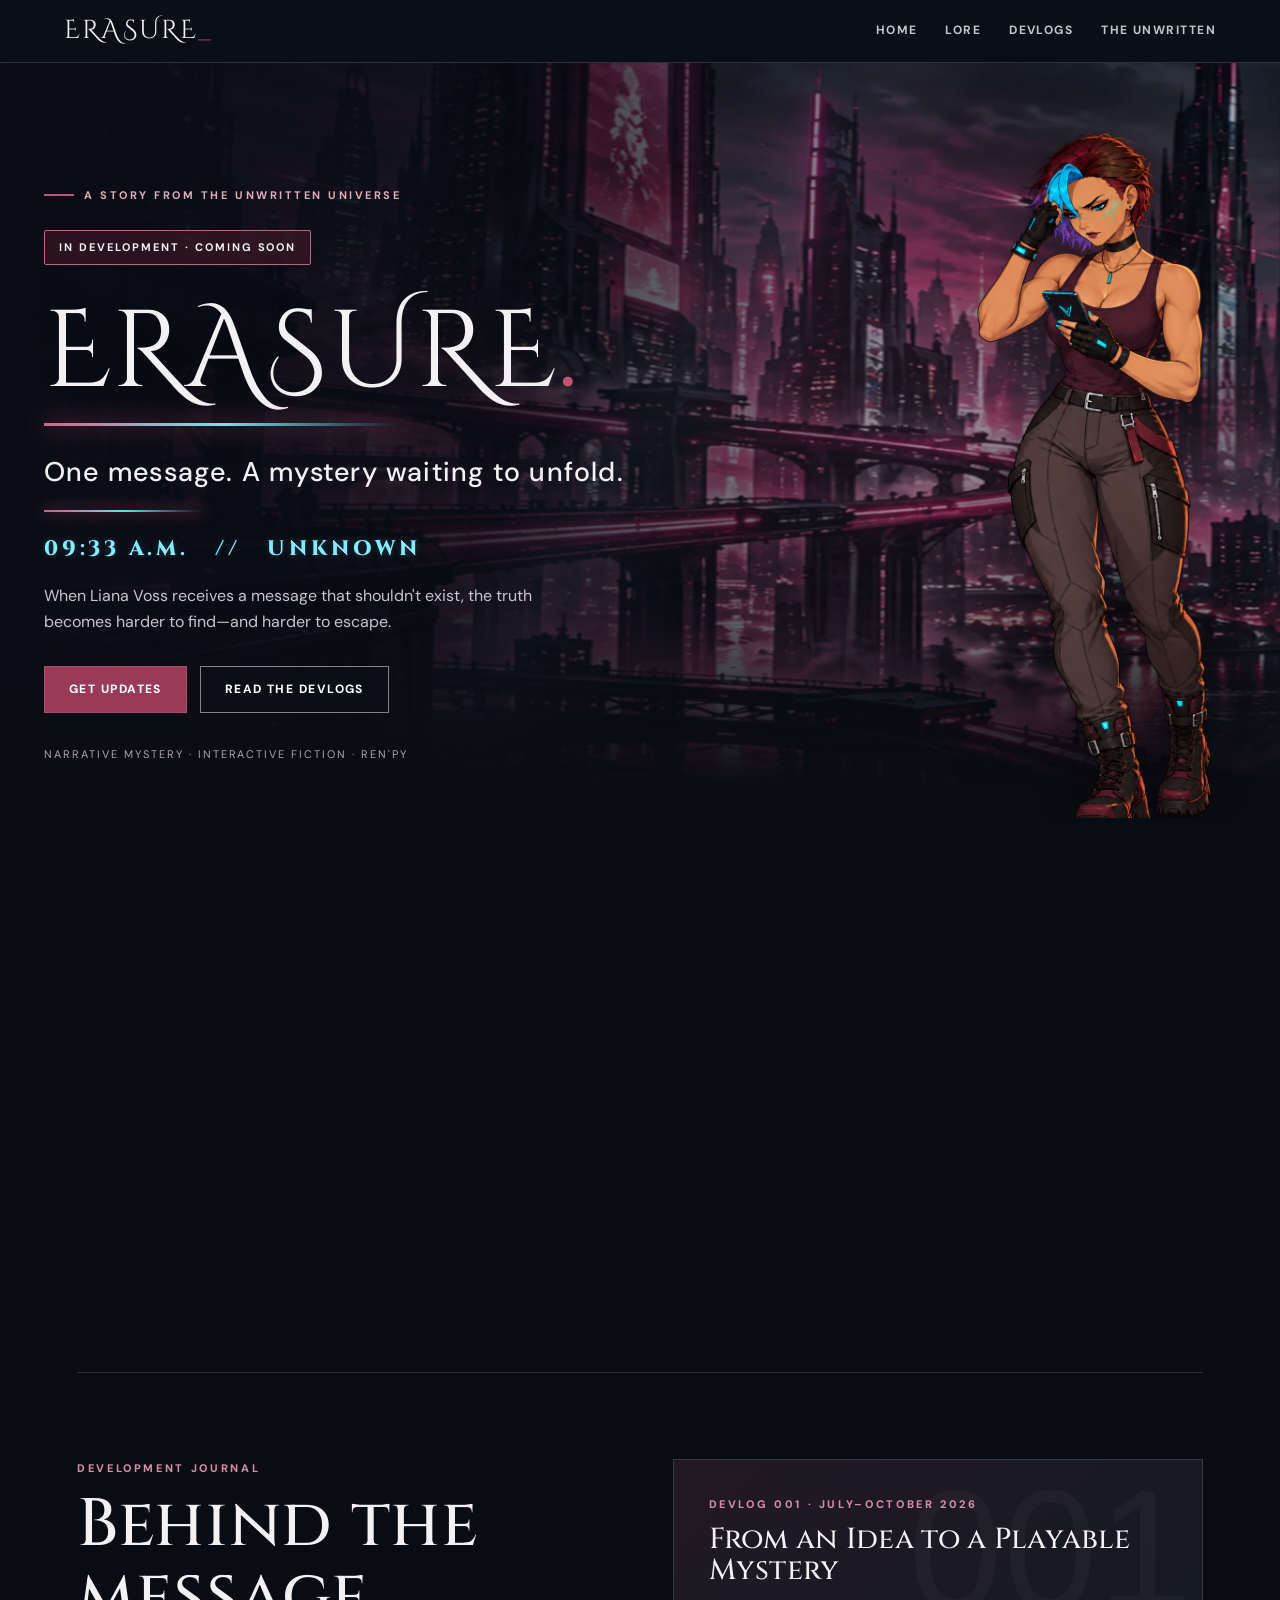
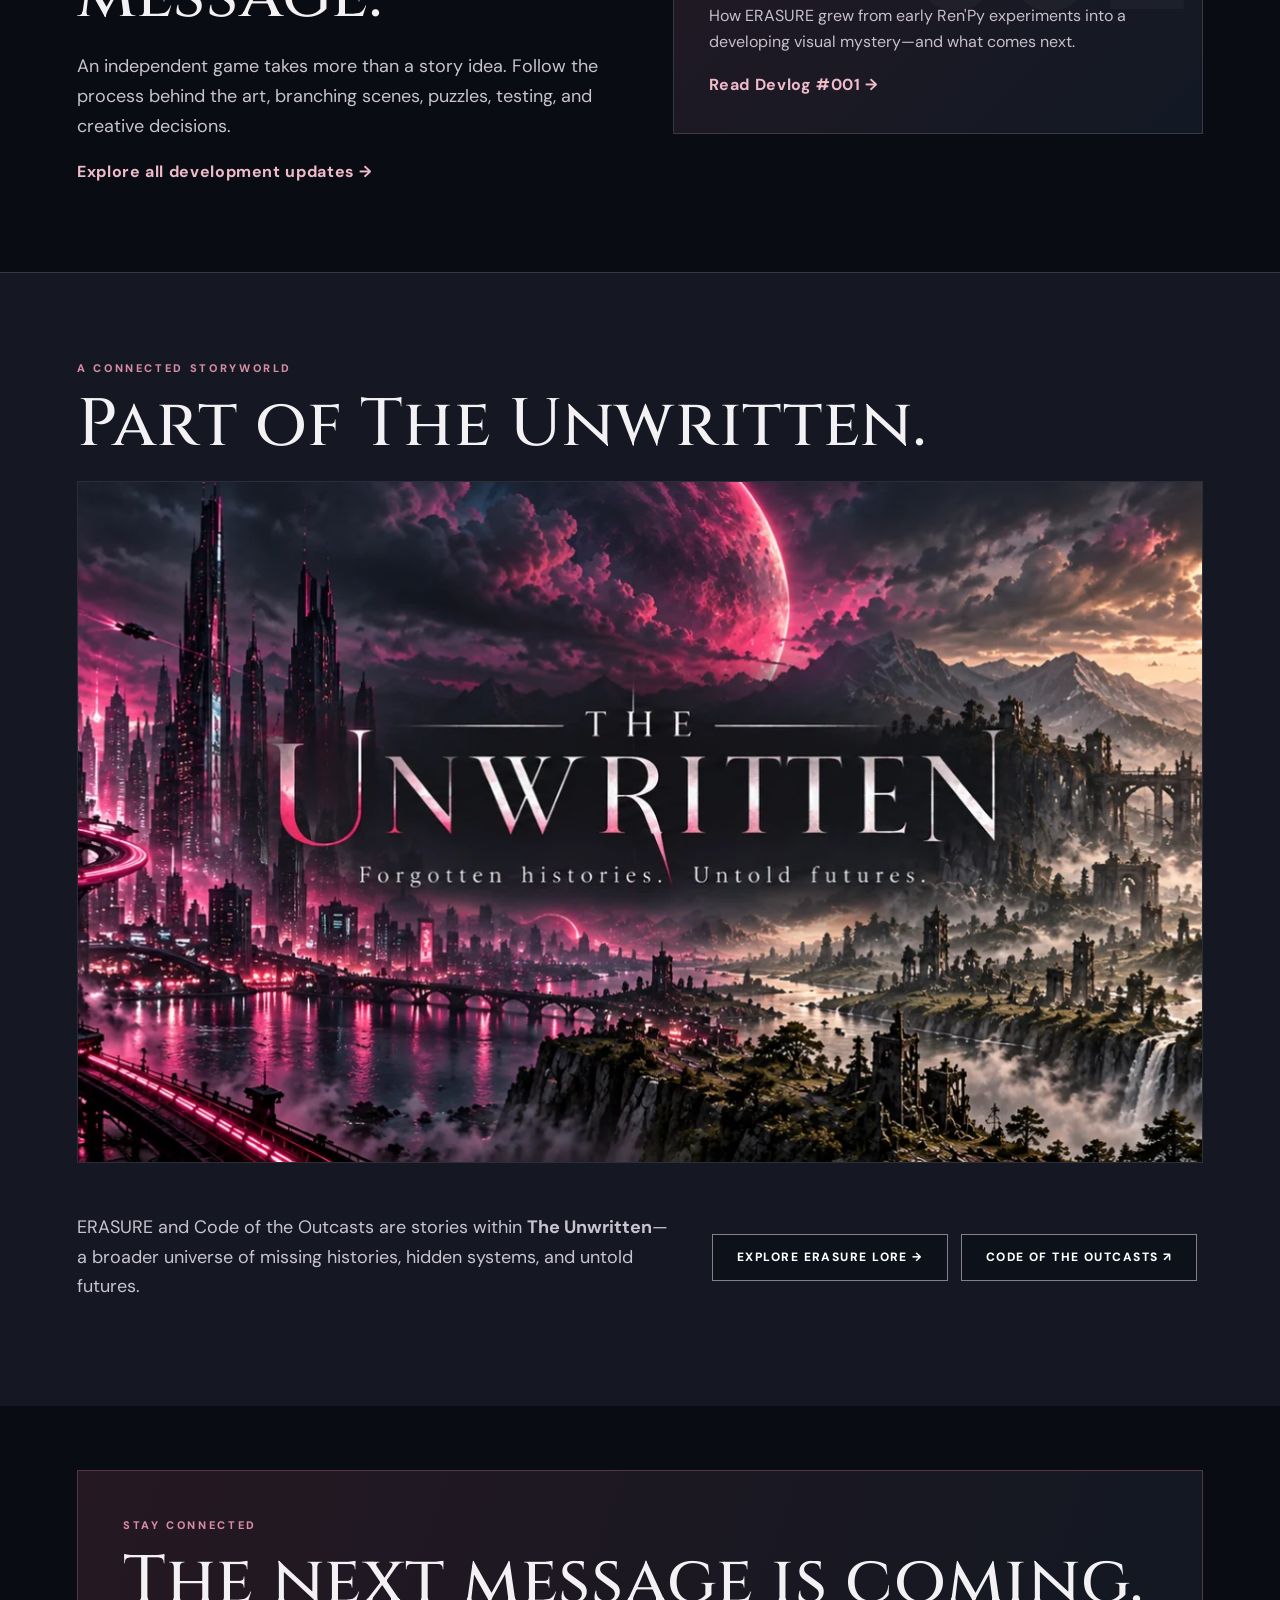
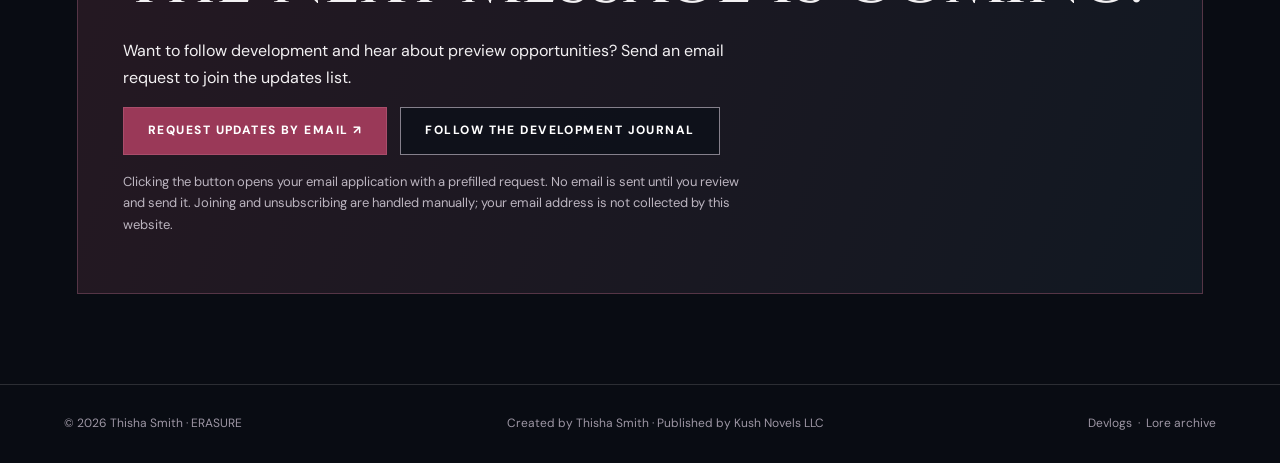
==== commit f99278e7: "Add ERASURE social link preview image and metadata (V6.8)" ====
--- a/index.html
+++ b/index.html
@@ -1,3 +1,3 @@
 <!DOCTYPE html>
 
-<html lang="en"><head><meta charset="utf-8"/><meta content="width=device-width,initial-scale=1" name="viewport"/><meta content="#090c13" name="theme-color"/><link href="assets/style.css" rel="stylesheet"/><link href="assets/favicon.svg" rel="icon" type="image/svg+xml"/><title>ERASURE — Coming Soon | An Independent Mystery Visual Novel</title><meta content="ERASURE is an upcoming narrative mystery visual novel in The Unwritten universe. Meet Liana Voss, follow development, and read the devlog." name="description"/><meta content="ERASURE — Coming Soon" property="og:title"/><meta content="One message. A mystery waiting to unfold." property="og:description"/><meta content="website" property="og:type"/><meta content="https://thisha.net/erasure/assets/images/unwritten-universe.webp" property="og:image"/></head><body><header class="topbar"><a aria-label="ERASURE home" class="brand" href="index.html">ERASURE<span class="brand-mark">_</span></a><nav aria-label="Primary"><a href="index.html">Home</a><a href="lore/index.html">Lore</a><a href="devlog/index.html">Devlogs</a><a href="index.html#universe">The Unwritten</a></nav></header><main><section aria-labelledby="hero-title" class="hero"><div aria-hidden="true" class="hero-atmosphere"></div><div class="hero-inner"><div class="hero-copy"><div class="prelude reveal-intro">A story from The Unwritten universe</div><div style="margin-top:26px"><span class="pill reveal-intro">In Development · Coming Soon</span></div><h1 class="reveal-intro" id="hero-title">ERASURE<span class="slash">.</span></h1><p class="hero-sub reveal-intro">One message. A mystery waiting to unfold.</p><div class="timestamp reveal-intro">09:33 A.M.   //   UNKNOWN</div><p class="hero-hook reveal-intro">When Liana Voss receives a message that shouldn't exist, the truth becomes harder to find—and harder to escape.</p><div class="actions reveal-intro"><a class="btn btn-primary" href="#signup">Get Updates</a><a class="btn btn-secondary" href="devlog/index.html">Read the Devlogs</a></div></div><img alt="Liana Voss studying a mysterious message on her phone" class="liana" fetchpriority="high" height="1536" src="assets/images/liana-phone.png" width="1024"/><div class="hero-foot">Narrative mystery · Interactive fiction · Ren'Py</div></div></section><div class="wrap"><section class="section" id="about"><div class="eyebrow">The story</div><h2>What happens when a message<br/>changes everything?</h2><p class="lead">A character-driven mystery involving secrets, unstable truths, and choices with consequences. Discover the story through cinematic scenes, branching conversations, and interactive investigation.</p><div class="factlist"><div class="fact"><span>Genre</span><strong>Mystery / Visual Novel</strong></div><div class="fact"><span>In development</span><strong>Prologue + Chapters 1–2</strong></div><div class="fact"><span>Platform focus</span><strong>Windows first · macOS &amp; Android planned</strong></div></div></section><section class="section" id="devlogs"><div class="split"><div><div class="eyebrow">Development journal</div><h2>Behind the message.</h2><p class="lead">An independent game takes more than a story idea. Follow the process behind the art, branching scenes, puzzles, testing, and creative decisions.</p><a class="inline-link" href="devlog/index.html">Explore all development updates →</a></div><div class="dev-card"><div class="eyebrow">Devlog 001 · July–October 2026</div><h3>From an Idea to a Playable Mystery</h3><p>How ERASURE grew from early Ren'Py experiments into a developing visual mystery—and what comes next.</p><a class="inline-link" href="devlog/001/index.html">Read Devlog #001 →</a></div></div></section></div><section class="section universe" id="universe"><div class="wrap"><div class="eyebrow">A connected storyworld</div><h2>Part of The Unwritten.</h2><img alt="The Unwritten shared universe banner, showing a futuristic city and forgotten world" class="universe-banner" height="682" loading="lazy" src="assets/images/unwritten-universe.webp" width="2048"/><div class="universe-row"><p class="lead">ERASURE and Code of the Outcasts are stories within <strong>The Unwritten</strong>—a broader universe of missing histories, hidden systems, and untold futures.</p><div class="actions"><a class="btn btn-secondary" href="lore/index.html">Explore ERASURE lore →</a><a class="btn btn-secondary" href="https://outcasts.thisha.net/" rel="noopener noreferrer" target="_blank">Code of the Outcasts ↗</a></div></div></div></section><div class="wrap"><section aria-labelledby="signup-title" class="signup" id="signup"><div class="eyebrow">Stay connected</div><h2 id="signup-title">The next message is coming.</h2><p>Want to follow development and hear about preview opportunities? Send an email request to join the updates list.</p><div class="actions"><a class="btn btn-primary" href="mailto:erasure.dev@25th-dynasty.com?subject=ERASURE%20%E2%80%94%20Please%20Add%20Me%20to%20Development%20Updates&amp;body=Hello%2C%0A%0APlease%20add%20me%20to%20the%20ERASURE%20development%20email%20update%20list.%20I%20would%20like%20occasional%20news%20about%20development%2C%20playtesting%20opportunities%2C%20and%20release%20announcements.%0A%0AI%20understand%20I%20can%20unsubscribe%20by%20replying%20with%20%22unsubscribe%22.%0A%0AThank%20you%21" id="email-cta">Request updates by email ↗</a><a class="btn btn-secondary" href="devlog/index.html">Follow the development journal</a></div><p class="notice">Clicking the button opens your email application with a prefilled request. No email is sent until you review and send it. Joining and unsubscribing are handled manually; your email address is not collected by this website.</p></section></div></main><footer class="footer"><div class="footer-inner"><span>© 2026 Thisha Smith · ERASURE</span><span>Created by Thisha Smith · Published by Kush Novels LLC</span><span><a href="devlog/index.html">Devlogs</a>  ·  <a href="lore/index.html">Lore archive</a></span></div></footer><script defer src="assets/motion.js"></script></body></html>+<html lang="en"><head><meta charset="utf-8"/><meta content="width=device-width,initial-scale=1" name="viewport"/><meta content="#090c13" name="theme-color"/><link href="assets/style.css" rel="stylesheet"/><link href="assets/favicon.svg" rel="icon" type="image/svg+xml"/><title>ERASURE — Coming Soon | An Independent Mystery Visual Novel</title><meta content="ERASURE is an upcoming narrative mystery visual novel in The Unwritten universe. Meet Liana Voss, follow development, and read the devlog." name="description"/><link rel="canonical" href="https://erasure.thisha.net/"/><meta property="og:site_name" content="ERASURE"/><meta property="og:type" content="website"/><meta property="og:url" content="https://erasure.thisha.net/"/><meta property="og:title" content="ERASURE — Coming Soon | An Independent Mystery Visual Novel"/><meta property="og:description" content="One message. A mystery waiting to unfold."/><meta property="og:image" content="https://erasure.thisha.net/assets/images/erasure-social-preview.jpg"/><meta property="og:image:secure_url" content="https://erasure.thisha.net/assets/images/erasure-social-preview.jpg"/><meta property="og:image:type" content="image/jpeg"/><meta property="og:image:width" content="1200"/><meta property="og:image:height" content="630"/><meta property="og:image:alt" content="ERASURE mystery visual novel featuring Liana Voss against the city skyline"/><meta name="twitter:card" content="summary_large_image"/><meta name="twitter:title" content="ERASURE — Coming Soon | An Independent Mystery Visual Novel"/><meta name="twitter:description" content="One message. A mystery waiting to unfold."/><meta name="twitter:image" content="https://erasure.thisha.net/assets/images/erasure-social-preview.jpg"/></head><body><header class="topbar"><a aria-label="ERASURE home" class="brand" href="index.html">ERASURE<span class="brand-mark">_</span></a><nav aria-label="Primary"><a href="index.html">Home</a><a href="lore/index.html">Lore</a><a href="devlog/index.html">Devlogs</a><a href="index.html#universe">The Unwritten</a></nav></header><main><section aria-labelledby="hero-title" class="hero"><div aria-hidden="true" class="hero-atmosphere"></div><div class="hero-inner"><div class="hero-copy"><div class="prelude reveal-intro">A story from The Unwritten universe</div><div style="margin-top:26px"><span class="pill reveal-intro">In Development · Coming Soon</span></div><h1 class="reveal-intro" id="hero-title">ERASURE<span class="slash">.</span></h1><p class="hero-sub reveal-intro">One message. A mystery waiting to unfold.</p><div class="timestamp reveal-intro">09:33 A.M.   //   UNKNOWN</div><p class="hero-hook reveal-intro">When Liana Voss receives a message that shouldn't exist, the truth becomes harder to find—and harder to escape.</p><div class="actions reveal-intro"><a class="btn btn-primary" href="#signup">Get Updates</a><a class="btn btn-secondary" href="devlog/index.html">Read the Devlogs</a></div></div><img alt="Liana Voss studying a mysterious message on her phone" class="liana" fetchpriority="high" height="1536" src="assets/images/liana-phone.png" width="1024"/><div class="hero-foot">Narrative mystery · Interactive fiction · Ren'Py</div></div></section><div class="wrap"><section class="section" id="about"><div class="eyebrow">The story</div><h2>What happens when a message<br/>changes everything?</h2><p class="lead">A character-driven mystery involving secrets, unstable truths, and choices with consequences. Discover the story through cinematic scenes, branching conversations, and interactive investigation.</p><div class="factlist"><div class="fact"><span>Genre</span><strong>Mystery / Visual Novel</strong></div><div class="fact"><span>In development</span><strong>Prologue + Chapters 1–2</strong></div><div class="fact"><span>Platform focus</span><strong>Windows first · macOS &amp; Android planned</strong></div></div></section><section class="section" id="devlogs"><div class="split"><div><div class="eyebrow">Development journal</div><h2>Behind the message.</h2><p class="lead">An independent game takes more than a story idea. Follow the process behind the art, branching scenes, puzzles, testing, and creative decisions.</p><a class="inline-link" href="devlog/index.html">Explore all development updates →</a></div><div class="dev-card"><div class="eyebrow">Devlog 001 · July–October 2026</div><h3>From an Idea to a Playable Mystery</h3><p>How ERASURE grew from early Ren'Py experiments into a developing visual mystery—and what comes next.</p><a class="inline-link" href="devlog/001/index.html">Read Devlog #001 →</a></div></div></section></div><section class="section universe" id="universe"><div class="wrap"><div class="eyebrow">A connected storyworld</div><h2>Part of The Unwritten.</h2><img alt="The Unwritten shared universe banner, showing a futuristic city and forgotten world" class="universe-banner" height="682" loading="lazy" src="assets/images/unwritten-universe.webp" width="2048"/><div class="universe-row"><p class="lead">ERASURE and Code of the Outcasts are stories within <strong>The Unwritten</strong>—a broader universe of missing histories, hidden systems, and untold futures.</p><div class="actions"><a class="btn btn-secondary" href="lore/index.html">Explore ERASURE lore →</a><a class="btn btn-secondary" href="https://outcasts.thisha.net/" rel="noopener noreferrer" target="_blank">Code of the Outcasts ↗</a></div></div></div></section><div class="wrap"><section aria-labelledby="signup-title" class="signup" id="signup"><div class="eyebrow">Stay connected</div><h2 id="signup-title">The next message is coming.</h2><p>Want to follow development and hear about preview opportunities? Send an email request to join the updates list.</p><div class="actions"><a class="btn btn-primary" href="mailto:erasure.dev@25th-dynasty.com?subject=ERASURE%20%E2%80%94%20Please%20Add%20Me%20to%20Development%20Updates&amp;body=Hello%2C%0A%0APlease%20add%20me%20to%20the%20ERASURE%20development%20email%20update%20list.%20I%20would%20like%20occasional%20news%20about%20development%2C%20playtesting%20opportunities%2C%20and%20release%20announcements.%0A%0AI%20understand%20I%20can%20unsubscribe%20by%20replying%20with%20%22unsubscribe%22.%0A%0AThank%20you%21" id="email-cta">Request updates by email ↗</a><a class="btn btn-secondary" href="devlog/index.html">Follow the development journal</a></div><p class="notice">Clicking the button opens your email application with a prefilled request. No email is sent until you review and send it. Joining and unsubscribing are handled manually; your email address is not collected by this website.</p></section></div></main><footer class="footer"><div class="footer-inner"><span>© 2026 Thisha Smith · ERASURE</span><span>Created by Thisha Smith · Published by Kush Novels LLC</span><span><a href="devlog/index.html">Devlogs</a>  ·  <a href="lore/index.html">Lore archive</a></span></div></footer><script defer src="assets/motion.js"></script></body></html>
